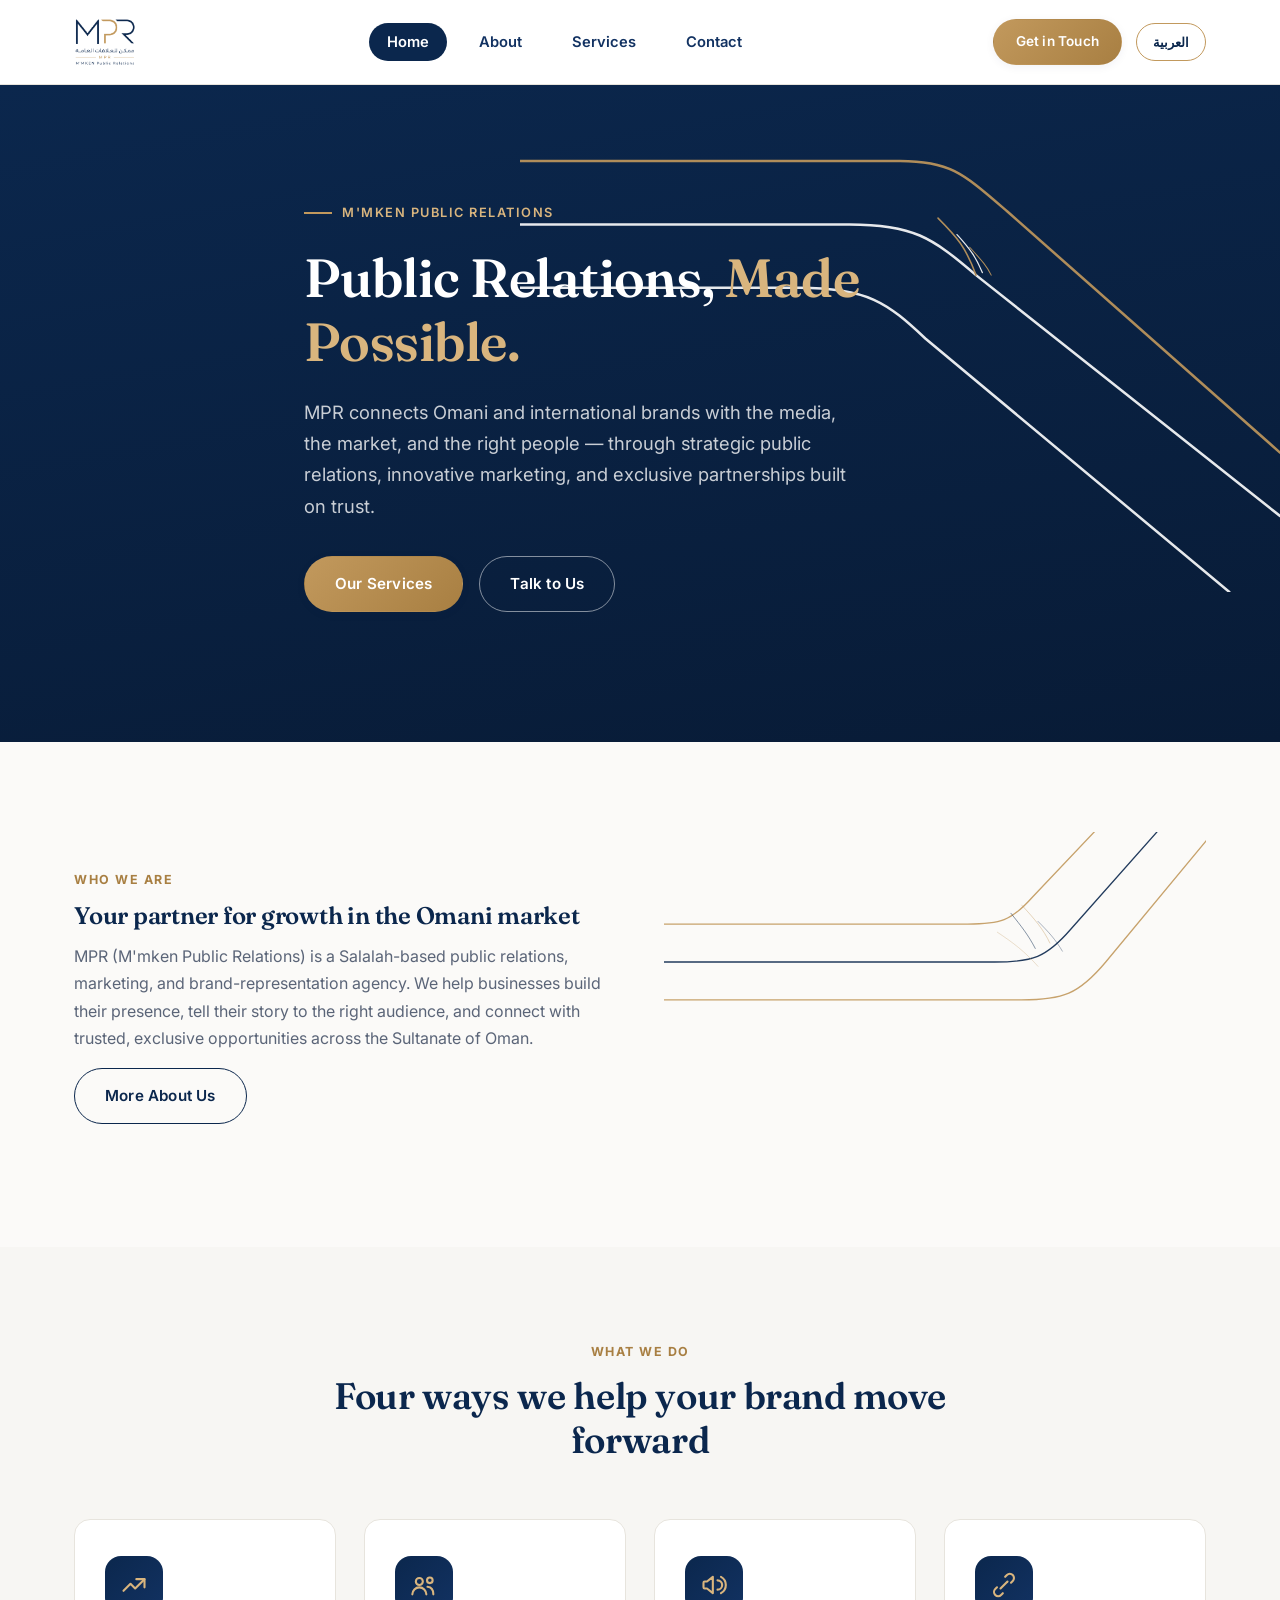
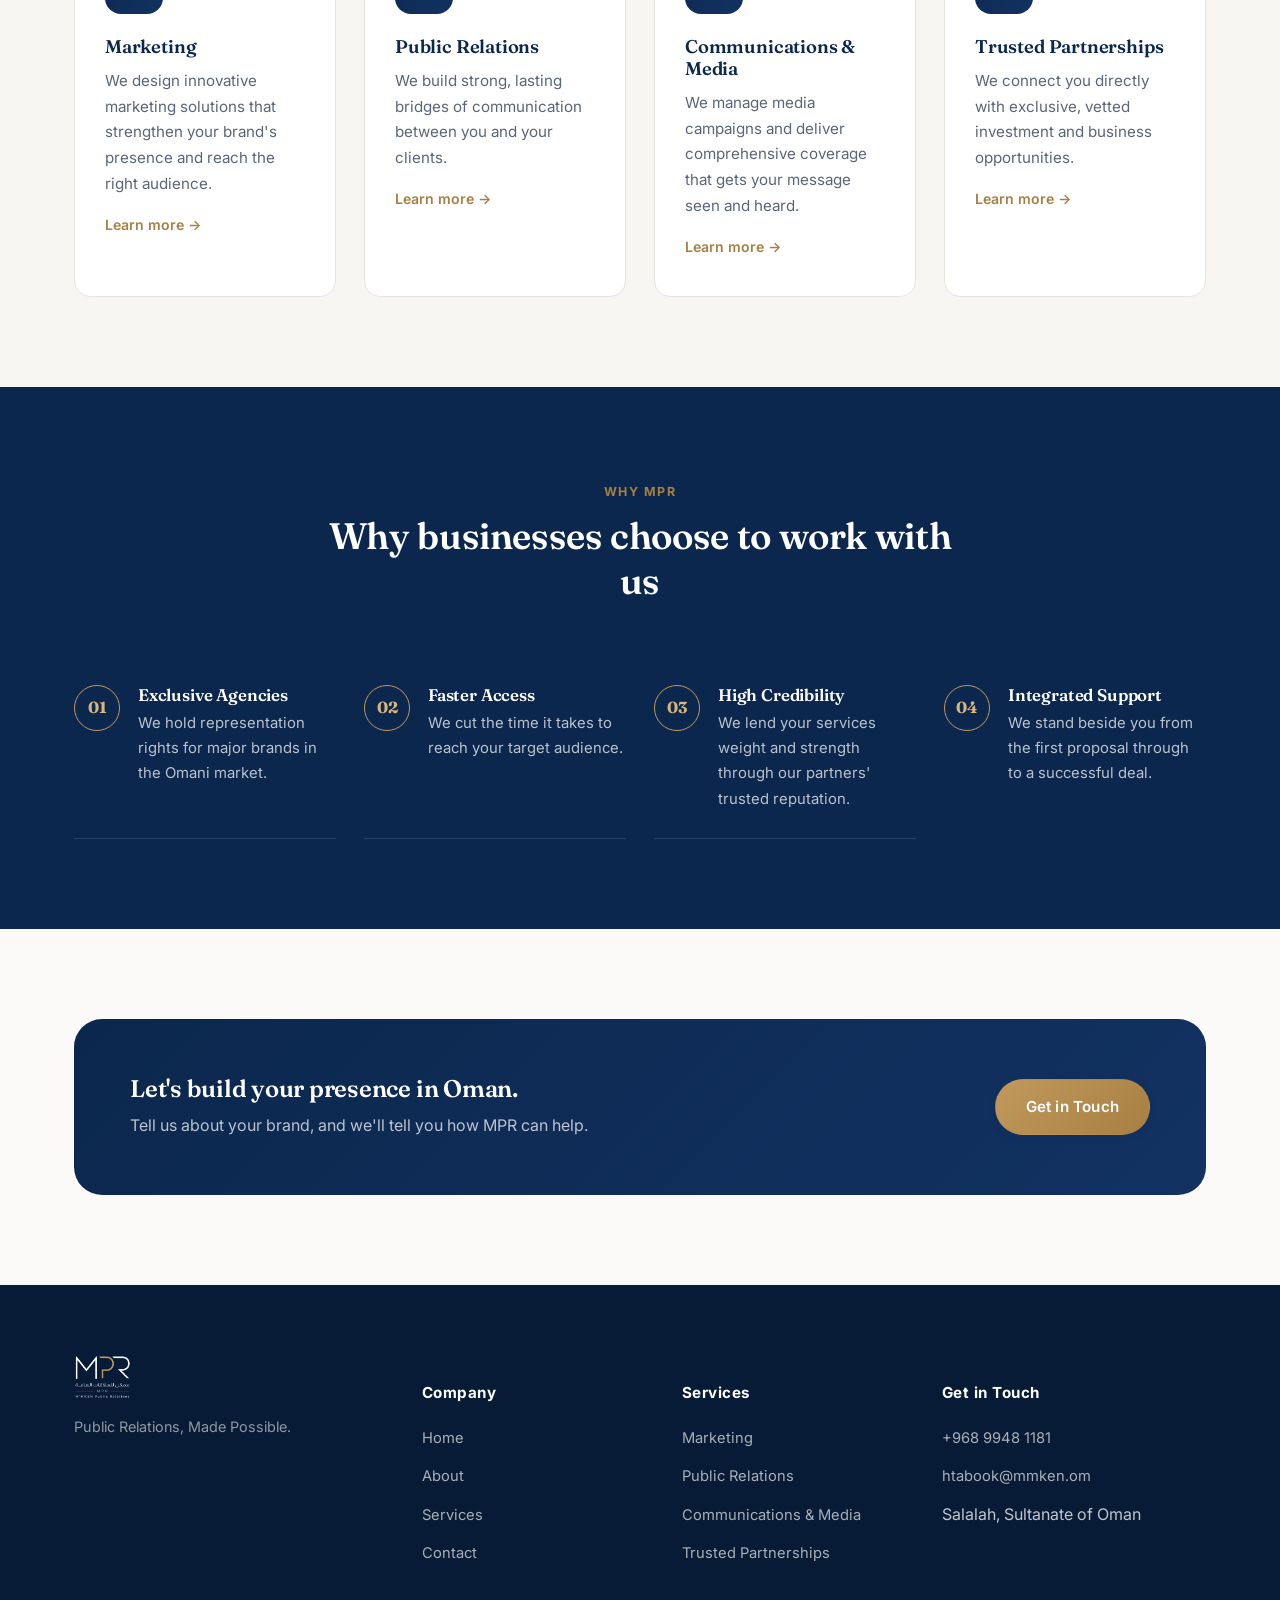
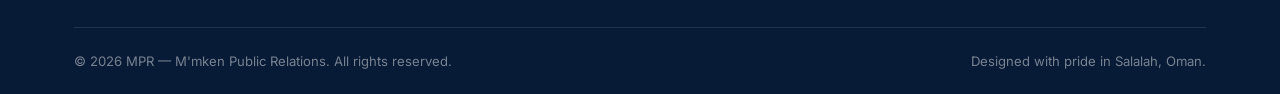
==== en/index.html @ 1b8ae1e1 "Initial commit: MPR bilingual website Bilingual (Arabic/English) multi-page site for M'mken Public R" ====
<!doctype html>
<html lang="en" dir="ltr">
<head>
<meta charset="UTF-8">
<meta name="viewport" content="width=device-width, initial-scale=1.0">
<title>MPR | M'mken Public Relations</title>
<meta name="description" content="MPR (M'mken Public Relations) — a Salalah-based public relations, marketing, and exclusive brand-representation agency in the Sultanate of Oman.">
<link rel="icon" href="../assets/images/logo/favicon-32.png" sizes="32x32">
<link rel="icon" href="../assets/images/logo/favicon-256.png" sizes="256x256">
<link rel="apple-touch-icon" href="../assets/images/logo/favicon-180.png">
<link rel="preconnect" href="https://fonts.googleapis.com">
<link href="https://fonts.googleapis.com/css2?family=Cairo:wght@400;500;600;700;800&family=Tajawal:wght@400;500;700;800&family=Fraunces:ital,wght@0,500;0,600;0,700;1,500&family=Inter:wght@400;500;600&display=swap" rel="stylesheet">
<link rel="stylesheet" href="../assets/css/style.css">
</head>
<body>

<header class="site-header">
  <div class="wrap">
    <a href="index.html" class="brand">
      <img src="../assets/images/logo/mpr-logo-color.png" alt="MPR — M'mken Public Relations">
    </a>
    <nav class="main-nav">
      <ul>
        <li><a href="index.html" class="active">Home</a></li>
        <li><a href="about.html">About</a></li>
        <li><a href="services.html">Services</a></li>
        <li><a href="contact.html">Contact</a></li>
      </ul>
      <a href="../index.html" class="lang-switch lang-switch-mobile">⇄ العربية</a>
    </nav>
    <div class="header-actions">
      <a href="contact.html" class="btn btn-gold btn-sm header-cta">Get in Touch</a>
      <a href="../index.html" class="lang-switch desktop-only">العربية</a>
      <button class="nav-toggle" aria-label="Menu"><span></span><span></span><span></span></button>
    </div>
  </div>
</header>

<section class="hero">
  <img class="pattern" src="../assets/images/pattern-corner-dark.svg" alt="">
  <div class="container hero-inner">
    <span class="eyebrow">M'mken Public Relations</span>
    <h1>Public Relations, <em>Made Possible.</em></h1>
    <p class="lead">MPR connects Omani and international brands with the media, the market, and the right people — through strategic public relations, innovative marketing, and exclusive partnerships built on trust.</p>
    <div class="hero-actions">
      <a href="services.html" class="btn btn-gold">Our Services</a>
      <a href="contact.html" class="btn btn-outline">Talk to Us</a>
    </div>
  </div>
</section>

<section>
  <div class="container grid-2">
    <div>
      <span class="tag">Who We Are</span>
      <h2>Your partner for growth in the Omani market</h2>
      <p>MPR (M'mken Public Relations) is a Salalah-based public relations, marketing, and brand-representation agency. We help businesses build their presence, tell their story to the right audience, and connect with trusted, exclusive opportunities across the Sultanate of Oman.</p>
      <a href="about.html" class="btn btn-outline-navy">More About Us</a>
    </div>
    <div>
      <img src="../assets/images/pattern-corner-light.svg" alt="" style="width:100%;opacity:.9;">
    </div>
  </div>
</section>

<section class="bg-off">
  <div class="container">
    <div class="section-head center">
      <span class="tag">What We Do</span>
      <h2>Four ways we help your brand move forward</h2>
    </div>
    <div class="grid-4">
      <div class="card">
        <div class="icon"><svg viewBox="0 0 24 24" fill="none" stroke-width="1.8" stroke-linecap="round" stroke-linejoin="round"><polyline points="3,17 9,11 13,15 21,7"/><polyline points="14,7 21,7 21,14"/></svg></div>
        <h3>Marketing</h3>
        <p>We design innovative marketing solutions that strengthen your brand's presence and reach the right audience.</p>
        <a href="services.html" class="more">Learn more →</a>
      </div>
      <div class="card">
        <div class="icon"><svg viewBox="0 0 24 24" fill="none" stroke-width="1.8" stroke-linecap="round" stroke-linejoin="round"><circle cx="8" cy="9" r="3"/><path d="M2 20c0-3.3 2.7-6 6-6s6 2.7 6 6"/><circle cx="17" cy="8" r="2.4"/><path d="M15 13.5c2.9.3 5 2.6 5 6.5"/></svg></div>
        <h3>Public Relations</h3>
        <p>We build strong, lasting bridges of communication between you and your clients.</p>
        <a href="services.html" class="more">Learn more →</a>
      </div>
      <div class="card">
        <div class="icon"><svg viewBox="0 0 24 24" fill="none" stroke-width="1.8" stroke-linecap="round" stroke-linejoin="round"><path d="M3 10v4a1 1 0 001 1h2l5 4V5l-5 4H4a1 1 0 00-1 1z"/><path d="M15 8a4 4 0 010 8"/><path d="M18 5a8 8 0 010 14"/></svg></div>
        <h3>Communications & Media</h3>
        <p>We manage media campaigns and deliver comprehensive coverage that gets your message seen and heard.</p>
        <a href="services.html" class="more">Learn more →</a>
      </div>
      <div class="card">
        <div class="icon"><svg viewBox="0 0 24 24" fill="none" stroke-width="1.8" stroke-linecap="round" stroke-linejoin="round"><path d="M9 15l6-6"/><path d="M13 5l1.5-1.5a3.5 3.5 0 015 5L18 10"/><path d="M11 19l-1.5 1.5a3.5 3.5 0 01-5-5L6 14"/></svg></div>
        <h3>Trusted Partnerships</h3>
        <p>We connect you directly with exclusive, vetted investment and business opportunities.</p>
        <a href="services.html" class="more">Learn more →</a>
      </div>
    </div>
  </div>
</section>

<section class="bg-navy">
  <div class="container">
    <div class="section-head center">
      <span class="tag">Why MPR</span>
      <h2 style="color:#fff">Why businesses choose to work with us</h2>
    </div>
    <div class="grid-4">
      <div class="why-item">
        <div class="num">01</div>
        <div><h4>Exclusive Agencies</h4><p>We hold representation rights for major brands in the Omani market.</p></div>
      </div>
      <div class="why-item">
        <div class="num">02</div>
        <div><h4>Faster Access</h4><p>We cut the time it takes to reach your target audience.</p></div>
      </div>
      <div class="why-item">
        <div class="num">03</div>
        <div><h4>High Credibility</h4><p>We lend your services weight and strength through our partners' trusted reputation.</p></div>
      </div>
      <div class="why-item">
        <div class="num">04</div>
        <div><h4>Integrated Support</h4><p>We stand beside you from the first proposal through to a successful deal.</p></div>
      </div>
    </div>
  </div>
</section>

<section>
  <div class="container">
    <div class="cta-band">
      <div>
        <h3>Let's build your presence in Oman.</h3>
        <p>Tell us about your brand, and we'll tell you how MPR can help.</p>
      </div>
      <a href="contact.html" class="btn btn-gold">Get in Touch</a>
    </div>
  </div>
</section>

<footer class="site-footer">
  <div class="container">
    <div class="footer-grid">
      <div>
        <img src="../assets/images/logo/mpr-logo-reversed.png" alt="MPR — M'mken Public Relations">
        <p>Public Relations, Made Possible.</p>
      </div>
      <div>
        <h5>Company</h5>
        <ul>
          <li><a href="index.html">Home</a></li>
          <li><a href="about.html">About</a></li>
          <li><a href="services.html">Services</a></li>
          <li><a href="contact.html">Contact</a></li>
        </ul>
      </div>
      <div>
        <h5>Services</h5>
        <ul>
          <li><a href="services.html">Marketing</a></li>
          <li><a href="services.html">Public Relations</a></li>
          <li><a href="services.html">Communications & Media</a></li>
          <li><a href="services.html">Trusted Partnerships</a></li>
        </ul>
      </div>
      <div>
        <h5>Get in Touch</h5>
        <ul>
          <li><a href="tel:+96899481181">+968 9948 1181</a></li>
          <li><a href="mailto:htabook@mmken.om">htabook@mmken.om</a></li>
          <li><span>Salalah, Sultanate of Oman</span></li>
        </ul>
      </div>
    </div>
    <div class="footer-bottom">
      <span>© 2026 MPR — M'mken Public Relations. All rights reserved.</span>
      <span>Designed with pride in Salalah, Oman.</span>
    </div>
  </div>
</footer>

<script src="../assets/js/main.js"></script>
</body>
</html>
---- assets/css/style.css ----
/* ===================================================================
   MPR — M'mken Public Relations — Design System
   =================================================================== */

:root{
  --navy-900:#081B36;
  --navy-800:#0B274D;
  --navy-700:#123262;
  --navy-600:#1B4079;
  --gold-600:#A87F42;
  --gold-500:#C2995D;
  --gold-300:#D9B57E;
  --gold-100:#F3E6D0;
  --white:#FFFFFF;
  --off-white:#F7F6F3;
  --paper:#FBFAF8;
  --ink:#16233D;
  --gray-600:#5B6578;
  --gray-400:#8891A0;
  --gray-200:#E4E6EC;
  --line:#E7E4DD;

  --shadow-sm: 0 2px 10px rgba(11,39,77,0.06);
  --shadow-md: 0 10px 30px rgba(11,39,77,0.10);
  --shadow-lg: 0 20px 60px rgba(11,39,77,0.16);

  --radius-sm: 10px;
  --radius-md: 16px;
  --radius-lg: 28px;

  --container: 1180px;
  --font-en-head: 'Fraunces', 'Georgia', serif;
  --font-en-body: 'Inter', 'Segoe UI', sans-serif;
  --font-ar-head: 'Cairo', 'Tahoma', sans-serif;
  --font-ar: 'Tajawal', 'Tahoma', sans-serif;
}

*,*::before,*::after{box-sizing:border-box;}
html{scroll-behavior:smooth;}
body{
  margin:0;
  background:var(--paper);
  color:var(--ink);
  font-family:var(--font-en-body);
  font-size:16px;
  line-height:1.7;
  -webkit-font-smoothing:antialiased;
  overflow-x:hidden;
}
html[lang="ar"] body{ font-family:var(--font-ar); }

h1,h2,h3,h4{
  font-family:var(--font-en-head);
  color:var(--navy-800);
  line-height:1.2;
  margin:0 0 .5em;
  font-weight:600;
  letter-spacing:-.01em;
}
html[lang="ar"] h1, html[lang="ar"] h2, html[lang="ar"] h3, html[lang="ar"] h4{
  font-family:var(--font-ar-head);
  font-weight:700;
  letter-spacing:0;
}
p{margin:0 0 1em;color:var(--gray-600);}
a{color:inherit;text-decoration:none;}
img{max-width:100%;display:block;}
ul{margin:0;padding:0;list-style:none;}
button{font-family:inherit;}

.container{
  max-width:var(--container);
  margin:0 auto;
  padding:0 24px;
}

/* ---------- Buttons ---------- */
.btn{
  display:inline-flex;
  align-items:center;
  gap:8px;
  padding:14px 30px;
  border-radius:999px;
  font-weight:600;
  font-size:.95rem;
  letter-spacing:.2px;
  transition:all .25s ease;
  border:1.5px solid transparent;
  cursor:pointer;
  white-space:nowrap;
}
.btn-gold{
  background:linear-gradient(135deg, var(--gold-500), var(--gold-600));
  color:var(--white);
  box-shadow:var(--shadow-sm);
}
.btn-sm{ padding:10px 22px; font-size:.85rem; }
.btn-gold:hover{ transform:translateY(-2px); box-shadow:var(--shadow-md); }
.btn-outline{
  background:transparent;
  border-color:rgba(255,255,255,.5);
  color:var(--white);
}
.btn-outline:hover{ background:rgba(255,255,255,.12); border-color:#fff; }
.btn-outline-navy{
  background:transparent;
  border-color:var(--navy-800);
  color:var(--navy-800);
}
.btn-outline-navy:hover{ background:var(--navy-800); color:#fff; }

/* ---------- Header ---------- */
.site-header{
  position:sticky; top:0; z-index:1000;
  background:var(--white);
  border-bottom:1px solid var(--line);
  box-shadow:0 1px 0 rgba(11,39,77,.03);
  transition:box-shadow .25s ease;
}
.site-header .wrap{
  display:flex; align-items:center; justify-content:space-between;
  padding:18px 24px;
  max-width:var(--container);
  margin:0 auto;
  gap:24px;
}
.brand{ display:flex; align-items:center; gap:10px; }
.brand img{ height:48px; width:auto; }

.main-nav{ display:flex; align-items:center; gap:36px; }
.main-nav ul{ display:flex; align-items:center; gap:14px; }
.main-nav a{
  font-weight:600; font-size:.92rem; color:var(--navy-700);
  position:relative; padding:10px 18px; border-radius:999px;
  transition:background .2s ease, color .2s ease;
}
.main-nav a:hover{ background:var(--off-white); color:var(--navy-800); }
.main-nav a.active{ color:var(--white); background:var(--navy-800); }

.header-actions{ display:flex; align-items:center; gap:14px; }
.header-cta{ display:inline-flex; }
.lang-switch{
  display:flex; align-items:center; gap:6px;
  border:1.5px solid var(--gold-500); border-radius:999px;
  padding:7px 16px; font-weight:600; font-size:.82rem; color:var(--navy-800);
  transition:background .2s ease, color .2s ease;
}
.lang-switch:hover{ background:var(--navy-800); border-color:var(--navy-800); color:#fff; }

.lang-switch-mobile{ display:none; }

.nav-toggle{
  display:none; flex-direction:column; gap:5px; background:none; border:none; cursor:pointer; padding:6px;
}
.nav-toggle span{ width:26px; height:2.5px; background:var(--navy-800); border-radius:2px; }

/* ---------- Hero ---------- */
.hero{
  position:relative;
  background:linear-gradient(170deg, var(--navy-800) 0%, var(--navy-900) 100%);
  color:#fff;
  overflow:hidden;
  padding:110px 0 130px;
}
.hero .pattern{
  position:absolute; inset-inline-end:0; top:0; width:min(760px,70%); height:auto; opacity:.9; pointer-events:none;
}
html[dir="rtl"] .hero .pattern{ transform:scaleX(-1); }
.hero-inner{ position:relative; z-index:2; max-width:720px; }
.eyebrow{
  display:inline-flex; align-items:center; gap:10px;
  color:var(--gold-300); font-weight:600; letter-spacing:1.5px; text-transform:uppercase; font-size:.8rem;
  margin-bottom:22px;
}
.eyebrow::before{ content:''; width:28px; height:2px; background:var(--gold-500); }
.hero h1{
  color:#fff; font-size:clamp(2.2rem, 4.2vw, 3.4rem); margin-bottom:22px;
}
.hero h1 em{ font-style:normal; color:var(--gold-300); }
.hero p.lead{
  color:rgba(255,255,255,.78); font-size:1.15rem; max-width:560px; margin-bottom:34px;
}
.hero-actions{ display:flex; gap:16px; flex-wrap:wrap; }

.page-hero{
  position:relative;
  background:linear-gradient(170deg, var(--navy-800) 0%, var(--navy-900) 100%);
  color:#fff; padding:80px 0 90px; overflow:hidden;
}
.page-hero .pattern{ position:absolute; inset-inline-end:0; top:0; width:min(560px,60%); opacity:.85; }
html[dir="rtl"] .page-hero .pattern{ transform:scaleX(-1); }
.page-hero .wrap{ position:relative; z-index:2; }
.page-hero .crumb{ color:var(--gold-300); font-weight:600; font-size:.85rem; letter-spacing:1px; text-transform:uppercase; margin-bottom:14px; display:block;}
.page-hero h1{ color:#fff; font-size:clamp(1.9rem,3.6vw,2.8rem); max-width:700px; }
.page-hero p{ color:rgba(255,255,255,.75); max-width:600px; font-size:1.05rem; margin-top:14px; }

/* ---------- Sections ---------- */
section{ padding:90px 0; }
.section-sm{ padding:60px 0; }
.section-head{ max-width:640px; margin-bottom:56px; }
.section-head.center{ margin-inline:auto; text-align:center; }
.tag{
  display:inline-block; color:var(--gold-600); font-weight:700; letter-spacing:1.5px;
  text-transform:uppercase; font-size:.78rem; margin-bottom:12px;
}
.section-head h2{ font-size:clamp(1.6rem, 3vw, 2.3rem); }
.bg-navy{ background:var(--navy-800); color:#fff; }
.bg-navy h2, .bg-navy h3, .bg-navy h4{ color:#fff; }
.bg-navy p{ color:rgba(255,255,255,.72); }
.bg-off{ background:var(--off-white); }

/* ---------- Grids & Cards ---------- */
.grid-4{ display:grid; grid-template-columns:repeat(4,1fr); gap:28px; }
.grid-2{ display:grid; grid-template-columns:1fr 1fr; gap:48px; align-items:center; }
.grid-3{ display:grid; grid-template-columns:repeat(3,1fr); gap:28px; }

.card{
  background:#fff; border:1px solid var(--line); border-radius:var(--radius-md);
  padding:36px 30px; transition:all .3s ease; height:100%;
}
.card:hover{ box-shadow:var(--shadow-md); transform:translateY(-4px); border-color:transparent; }
.card .icon{
  width:58px; height:58px; border-radius:16px;
  background:linear-gradient(135deg, var(--navy-800), var(--navy-700));
  display:flex; align-items:center; justify-content:center; margin-bottom:22px;
}
.card .icon svg{ width:28px; height:28px; stroke:var(--gold-300); }
.card h3{ font-size:1.15rem; margin-bottom:10px; }
.card p{ font-size:.95rem; margin-bottom:0; }
.card a.more{ color:var(--gold-600); font-weight:600; font-size:.88rem; display:inline-flex; align-items:center; gap:6px; margin-top:16px; }

.why-item{ display:flex; gap:18px; padding:26px 0; border-bottom:1px solid rgba(255,255,255,.12); }
.why-item:last-child{ border-bottom:none; }
.why-item .num{
  flex:0 0 auto; width:46px; height:46px; border-radius:50%;
  border:1.5px solid var(--gold-500); color:var(--gold-300);
  display:flex; align-items:center; justify-content:center; font-weight:700; font-family:var(--font-en-head);
}
.why-item h4{ color:#fff; margin-bottom:6px; font-size:1.05rem; }
.why-item p{ margin-bottom:0; font-size:.93rem; }

/* ---------- Service detail blocks ---------- */
.service-block{ padding:70px 0; border-bottom:1px solid var(--line); }
.service-block:last-of-type{ border-bottom:none; }
.service-media{
  border-radius:var(--radius-lg);
  background:linear-gradient(145deg, var(--navy-800), var(--navy-600));
  aspect-ratio:4/3; position:relative; overflow:hidden;
  display:flex; align-items:center; justify-content:center;
}
.service-media svg{ width:34%; height:34%; stroke:var(--gold-300); opacity:.9; }
.service-media .pattern{ position:absolute; inset-inline-end:-10%; bottom:-10%; width:70%; opacity:.5; }
.service-index{
  font-family:var(--font-en-head); font-weight:700; font-size:.85rem; color:var(--gold-600);
  letter-spacing:1.5px; margin-bottom:10px; display:block;
}
.service-list{ margin-top:22px; display:flex; flex-direction:column; gap:12px; }
.service-list li{ display:flex; gap:12px; align-items:flex-start; color:var(--ink); font-size:.96rem; }
.service-list li svg{ flex:0 0 auto; width:18px; height:18px; stroke:var(--gold-600); margin-top:3px; }

/* ---------- Stats ---------- */
.stats{ display:grid; grid-template-columns:repeat(4,1fr); gap:24px; text-align:center; }
.stats .stat strong{ display:block; font-family:var(--font-en-head); font-size:2.2rem; color:var(--gold-500); }
.stats .stat span{ color:rgba(255,255,255,.7); font-size:.85rem; letter-spacing:.3px; }

/* ---------- CTA band ---------- */
.cta-band{
  background:linear-gradient(135deg, var(--navy-800), var(--navy-700));
  border-radius:var(--radius-lg);
  padding:56px; display:flex; align-items:center; justify-content:space-between; gap:30px;
  color:#fff; flex-wrap:wrap; position:relative; overflow:hidden;
}
.cta-band h3{ color:#fff; margin-bottom:8px; font-size:1.5rem; }
.cta-band p{ color:rgba(255,255,255,.72); margin-bottom:0; }

/* ---------- Contact ---------- */
.contact-grid{ display:grid; grid-template-columns:1fr 1.1fr; gap:50px; }
.contact-card{
  background:#fff; border:1px solid var(--line); border-radius:var(--radius-md);
  padding:28px; display:flex; gap:18px; align-items:flex-start; margin-bottom:18px;
}
.contact-card .icon{
  width:50px; height:50px; border-radius:14px; flex:0 0 auto;
  background:var(--gold-100); display:flex; align-items:center; justify-content:center;
}
.contact-card .icon svg{ width:24px; height:24px; stroke:var(--gold-600); }
.contact-card h4{ margin-bottom:4px; font-size:1rem; }
.contact-card a{ color:var(--navy-800); font-weight:600; }
.contact-card a:hover{ color:var(--gold-600); }

form.contact-form{ background:#fff; border:1px solid var(--line); border-radius:var(--radius-lg); padding:36px; }
.form-row{ display:grid; grid-template-columns:1fr 1fr; gap:18px; margin-bottom:18px; }
.form-group{ margin-bottom:18px; display:flex; flex-direction:column; gap:8px; }
.form-group label{ font-size:.85rem; font-weight:600; color:var(--navy-800); }
.form-group input, .form-group textarea{
  border:1.5px solid var(--gray-200); border-radius:10px; padding:13px 16px; font-family:inherit; font-size:.95rem;
  background:var(--off-white); transition:border-color .2s;
}
.form-group input:focus, .form-group textarea:focus{ outline:none; border-color:var(--gold-500); background:#fff; }
.form-group textarea{ resize:vertical; min-height:120px; }

.map-note{
  margin-top:8px; border-radius:var(--radius-md); overflow:hidden; border:1px solid var(--line);
  background:var(--off-white); padding:40px; text-align:center; color:var(--gray-600);
}

/* ---------- Footer ---------- */
footer.site-footer{ background:var(--navy-900); color:rgba(255,255,255,.75); padding:70px 0 0; }
.footer-grid{ display:grid; grid-template-columns:1.4fr 1fr 1fr 1.2fr; gap:40px; padding-bottom:50px; border-bottom:1px solid rgba(255,255,255,.1); }
.footer-grid img{ height:44px; margin-bottom:16px; }
.footer-grid p{ color:rgba(255,255,255,.55); font-size:.9rem; }
.footer-grid h5{ color:#fff; font-size:.95rem; margin-bottom:18px; letter-spacing:.5px; }
.footer-grid ul li{ margin-bottom:11px; }
.footer-grid a{ color:rgba(255,255,255,.65); font-size:.92rem; }
.footer-grid a:hover{ color:var(--gold-300); }
.footer-bottom{ display:flex; justify-content:space-between; padding:22px 0; font-size:.82rem; color:rgba(255,255,255,.45); flex-wrap:wrap; gap:10px; }

/* ---------- Mobile ---------- */
@media (max-width: 980px){
  .grid-4{ grid-template-columns:repeat(2,1fr); }
  .grid-3{ grid-template-columns:repeat(2,1fr); }
  .grid-2{ grid-template-columns:1fr; }
  .contact-grid{ grid-template-columns:1fr; }
  .footer-grid{ grid-template-columns:1fr 1fr; }
  .stats{ grid-template-columns:repeat(2,1fr); gap:30px; }
}
@media (max-width: 760px){
  .main-nav{ position:fixed; inset-inline-start:0; top:71px; width:100%; height:0; overflow:hidden;
    background:#fff; flex-direction:column; align-items:flex-start; gap:0; transition:height .3s ease; z-index:999;}
  .main-nav.open{ height:calc(100vh - 71px); overflow-y:auto; }
  .main-nav ul{ flex-direction:column; width:100%; padding:20px 24px; gap:0; }
  .main-nav ul li{ width:100%; border-bottom:1px solid var(--line); }
  .main-nav ul li a{ display:block; padding:16px 4px; border-radius:0; background:none !important; }
  .main-nav ul li a.active{ color:var(--gold-600); }
  .main-nav > .lang-switch-mobile{ display:flex; padding:14px 24px; margin:10px 24px 0; width:fit-content; }
  .nav-toggle{ display:flex; }
  .header-actions .lang-switch.desktop-only{ display:none; }
  .header-cta{ display:none; }
  .grid-4{ grid-template-columns:1fr; }
  .grid-3{ grid-template-columns:1fr; }
  .form-row{ grid-template-columns:1fr; }
  .cta-band{ flex-direction:column; text-align:center; padding:40px 26px; }
  .footer-grid{ grid-template-columns:1fr; gap:30px; }
  section{ padding:60px 0; }
  .hero{ padding:70px 0 90px; }
  .service-block .grid-2{ gap:30px; }
}
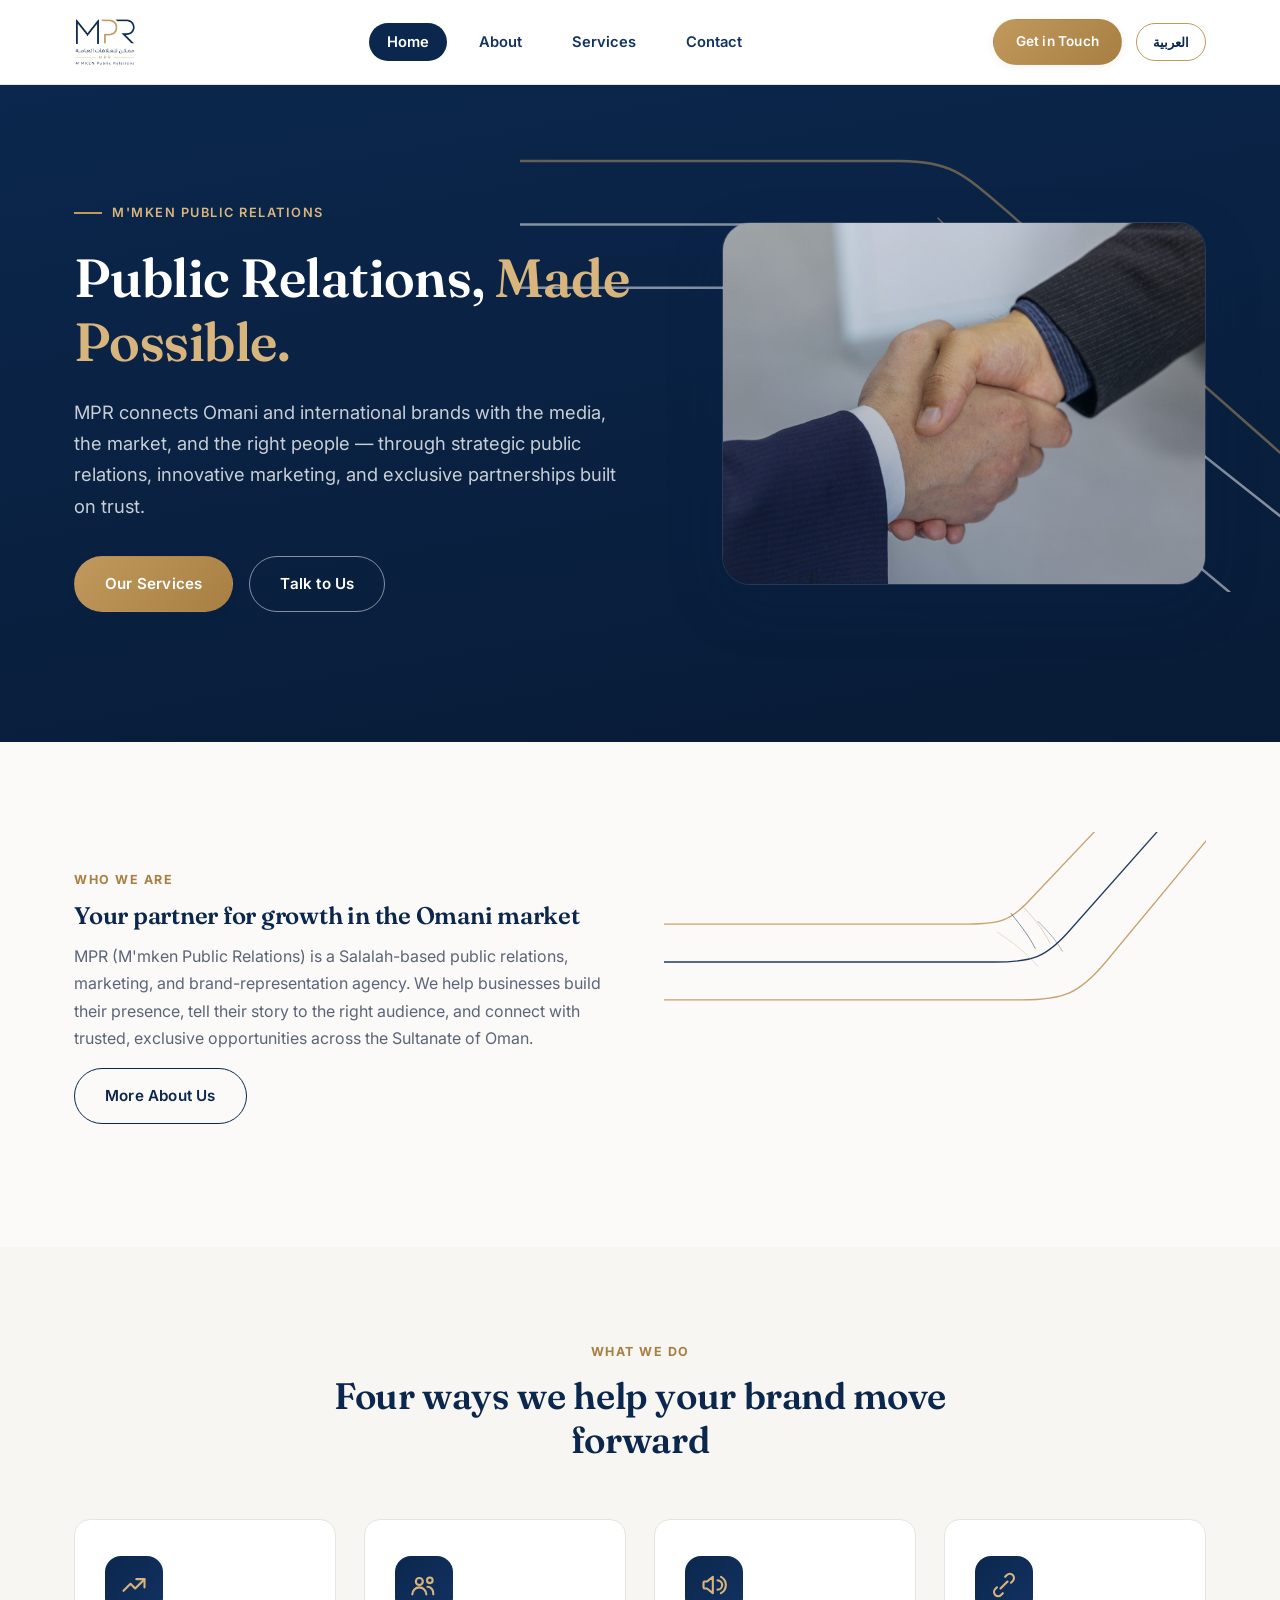
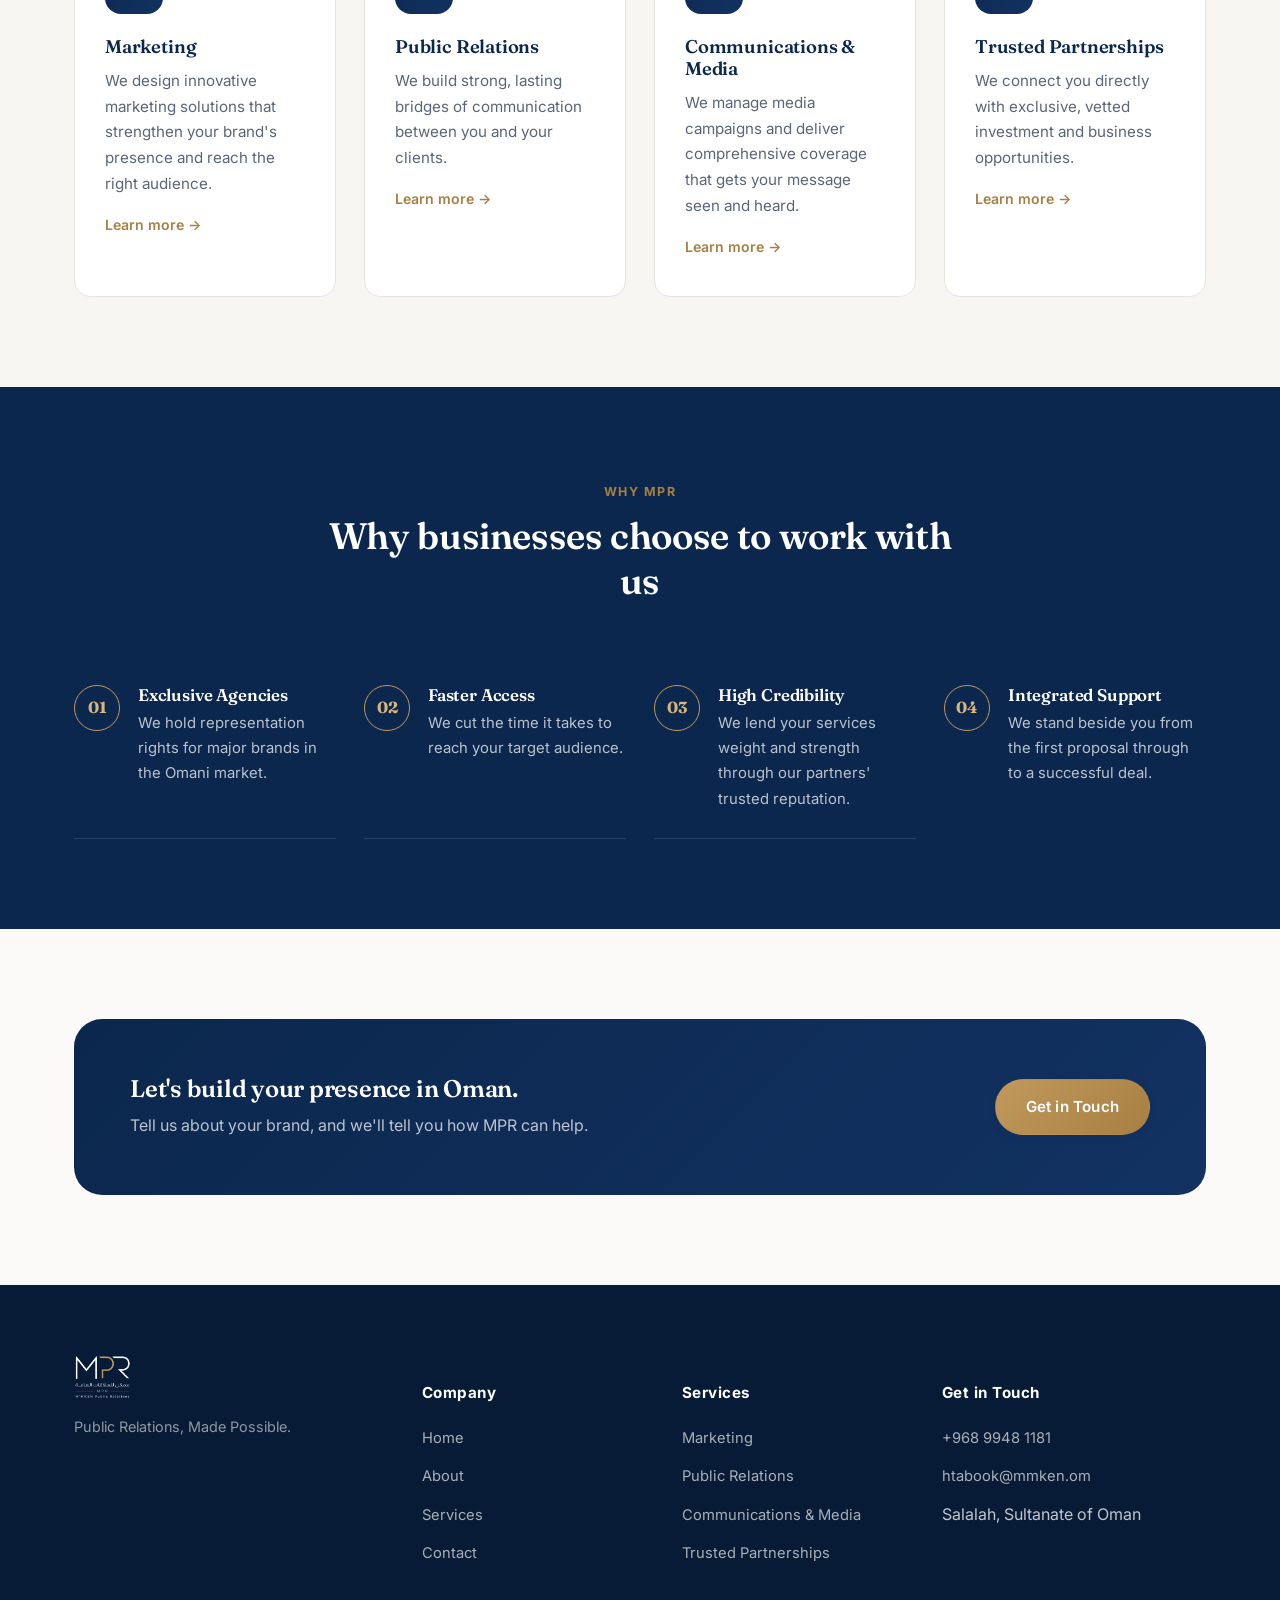
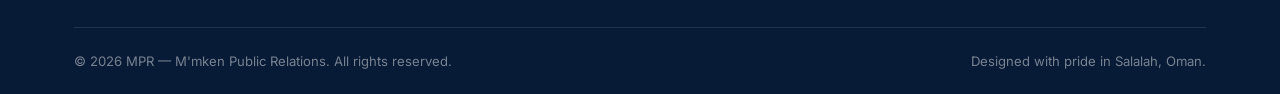
==== commit f4e8e928: "Add real stock photography to hero, about, and services pages Sourced free Pexels photos matched to " ====
--- a/en/index.html
+++ b/en/index.html
@@ -38,13 +38,18 @@
 
 <section class="hero">
   <img class="pattern" src="../assets/images/pattern-corner-dark.svg" alt="">
-  <div class="container hero-inner">
-    <span class="eyebrow">M'mken Public Relations</span>
-    <h1>Public Relations, <em>Made Possible.</em></h1>
-    <p class="lead">MPR connects Omani and international brands with the media, the market, and the right people — through strategic public relations, innovative marketing, and exclusive partnerships built on trust.</p>
-    <div class="hero-actions">
-      <a href="services.html" class="btn btn-gold">Our Services</a>
-      <a href="contact.html" class="btn btn-outline">Talk to Us</a>
+  <div class="container hero-grid">
+    <div class="hero-inner">
+      <span class="eyebrow">M'mken Public Relations</span>
+      <h1>Public Relations, <em>Made Possible.</em></h1>
+      <p class="lead">MPR connects Omani and international brands with the media, the market, and the right people — through strategic public relations, innovative marketing, and exclusive partnerships built on trust.</p>
+      <div class="hero-actions">
+        <a href="services.html" class="btn btn-gold">Our Services</a>
+        <a href="contact.html" class="btn btn-outline">Talk to Us</a>
+      </div>
+    </div>
+    <div class="hero-media">
+      <img src="../assets/images/stock/hero-handshake.jpg" alt="Business partners shaking hands on a successful agreement">
     </div>
   </div>
 </section>
--- a/assets/css/style.css
+++ b/assets/css/style.css
@@ -163,10 +163,20 @@
   padding:110px 0 130px;
 }
 .hero .pattern{
-  position:absolute; inset-inline-end:0; top:0; width:min(760px,70%); height:auto; opacity:.9; pointer-events:none;
+  position:absolute; inset-inline-end:0; top:0; width:min(760px,70%); height:auto; opacity:.5; pointer-events:none;
 }
 html[dir="rtl"] .hero .pattern{ transform:scaleX(-1); }
-.hero-inner{ position:relative; z-index:2; max-width:720px; }
+.hero-grid{ position:relative; z-index:2; display:grid; grid-template-columns:1.1fr .9fr; gap:56px; align-items:center; }
+.hero-inner{ max-width:620px; }
+.hero-media{
+  position:relative; border-radius:var(--radius-lg); overflow:hidden; box-shadow:var(--shadow-lg);
+  aspect-ratio:4/3; border:1px solid rgba(255,255,255,.12);
+}
+.hero-media img{ width:100%; height:100%; object-fit:cover; }
+.hero-media::after{
+  content:''; position:absolute; inset:0;
+  background:linear-gradient(200deg, rgba(11,39,77,.05), rgba(8,27,54,.45));
+}
 .eyebrow{
   display:inline-flex; align-items:center; gap:10px;
   color:var(--gold-300); font-weight:600; letter-spacing:1.5px; text-transform:uppercase; font-size:.8rem;
@@ -248,8 +258,13 @@
   aspect-ratio:4/3; position:relative; overflow:hidden;
   display:flex; align-items:center; justify-content:center;
 }
-.service-media svg{ width:34%; height:34%; stroke:var(--gold-300); opacity:.9; }
-.service-media .pattern{ position:absolute; inset-inline-end:-10%; bottom:-10%; width:70%; opacity:.5; }
+.service-media img.cover{ position:absolute; inset:0; width:100%; height:100%; object-fit:cover; }
+.service-media::after{
+  content:''; position:absolute; inset:0;
+  background:linear-gradient(150deg, rgba(11,39,77,.78), rgba(18,50,98,.4));
+}
+.service-media svg{ position:relative; z-index:2; width:34%; height:34%; stroke:var(--gold-300); opacity:.95; }
+.service-media .pattern{ position:absolute; z-index:1; inset-inline-end:-10%; bottom:-10%; width:70%; opacity:.35; }
 .service-index{
   font-family:var(--font-en-head); font-weight:700; font-size:.85rem; color:var(--gold-600);
   letter-spacing:1.5px; margin-bottom:10px; display:block;
@@ -320,6 +335,8 @@
   .grid-4{ grid-template-columns:repeat(2,1fr); }
   .grid-3{ grid-template-columns:repeat(2,1fr); }
   .grid-2{ grid-template-columns:1fr; }
+  .hero-grid{ grid-template-columns:1fr; gap:36px; }
+  .hero-media{ aspect-ratio:16/10; }
   .contact-grid{ grid-template-columns:1fr; }
   .footer-grid{ grid-template-columns:1fr 1fr; }
   .stats{ grid-template-columns:repeat(2,1fr); gap:30px; }
